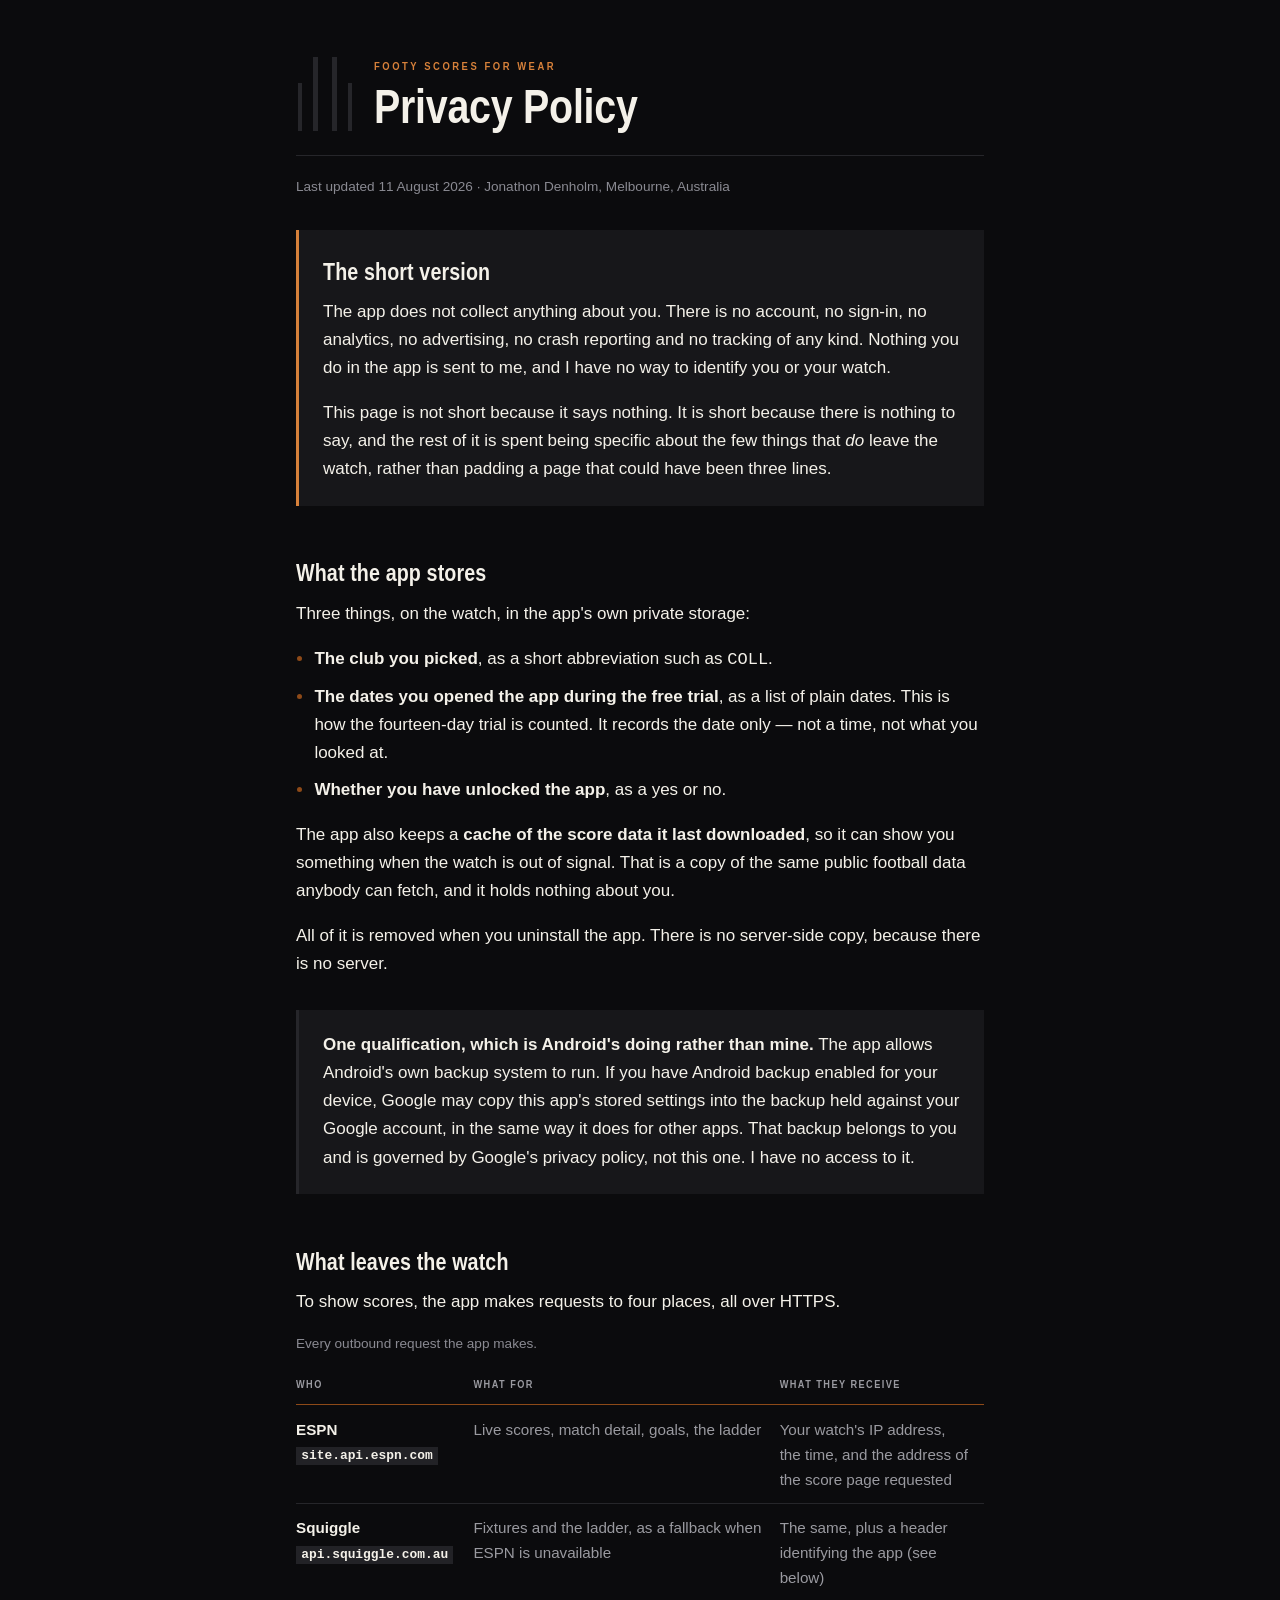
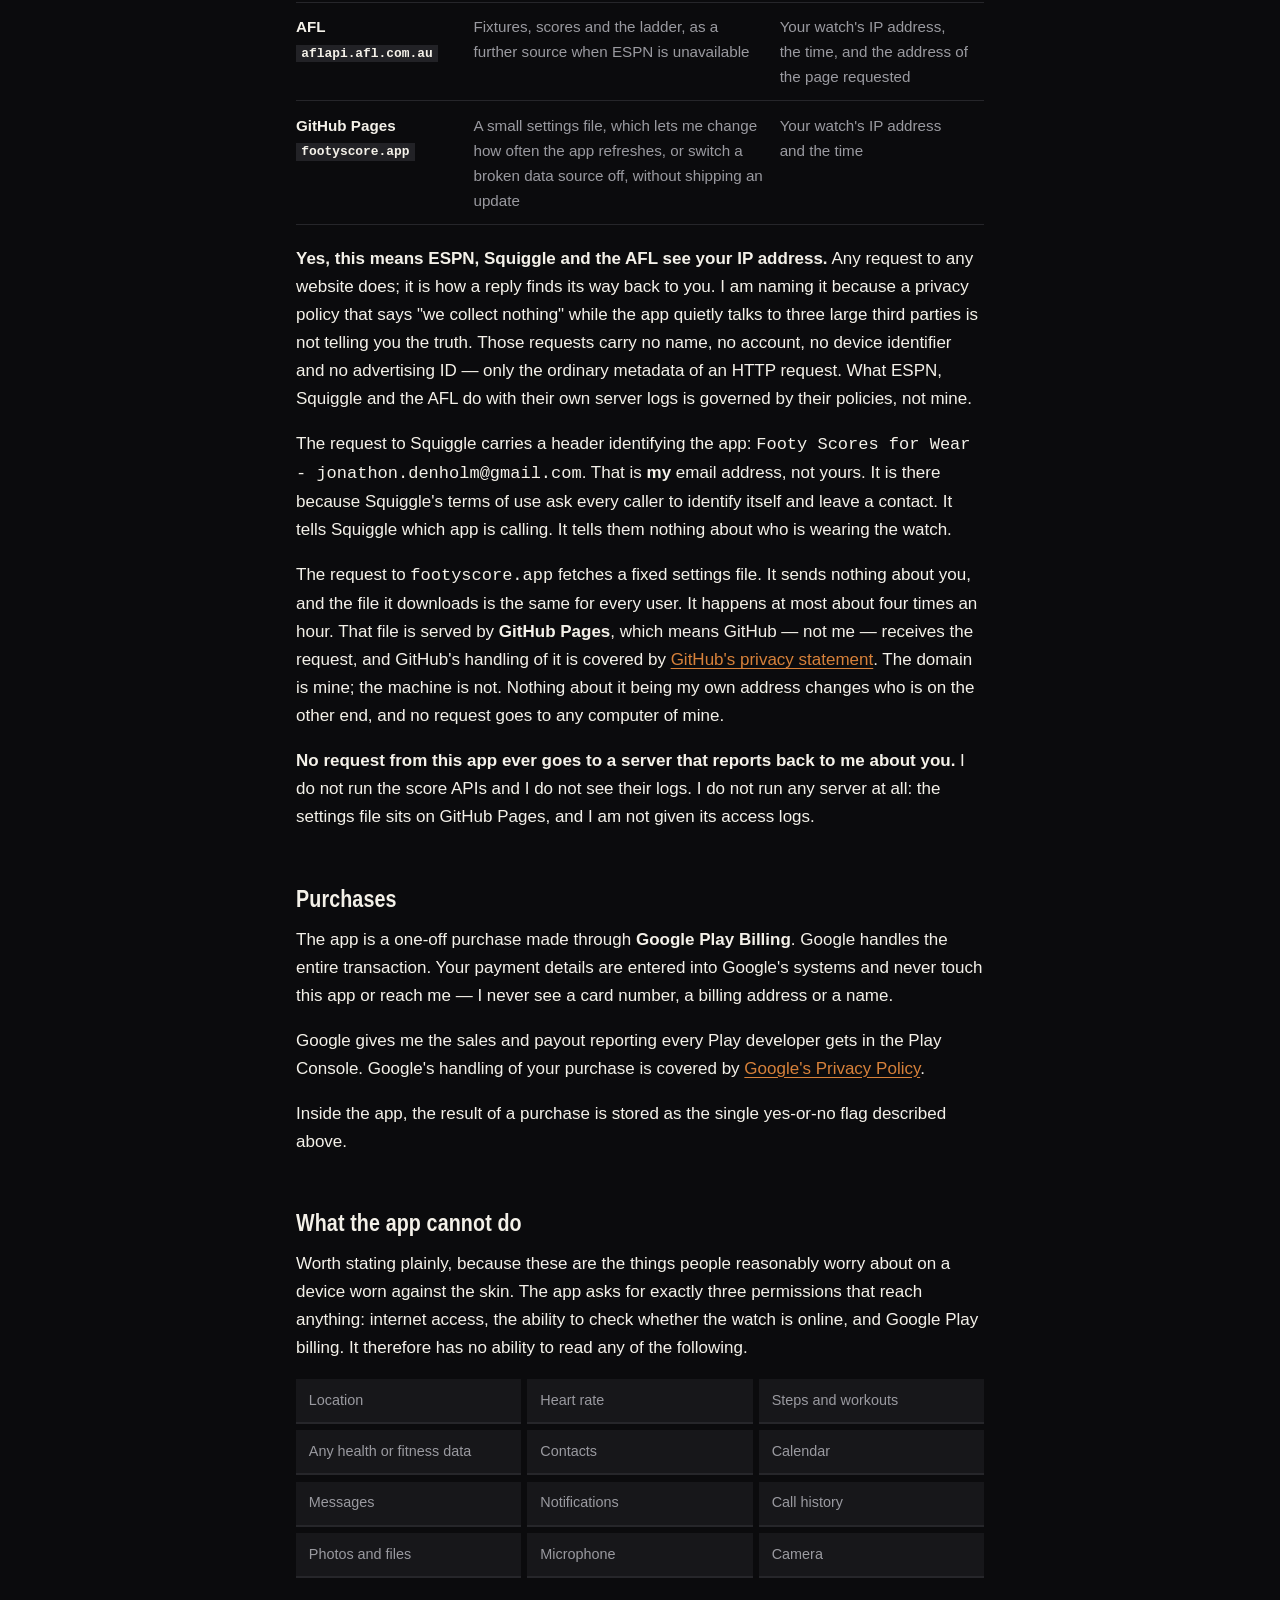
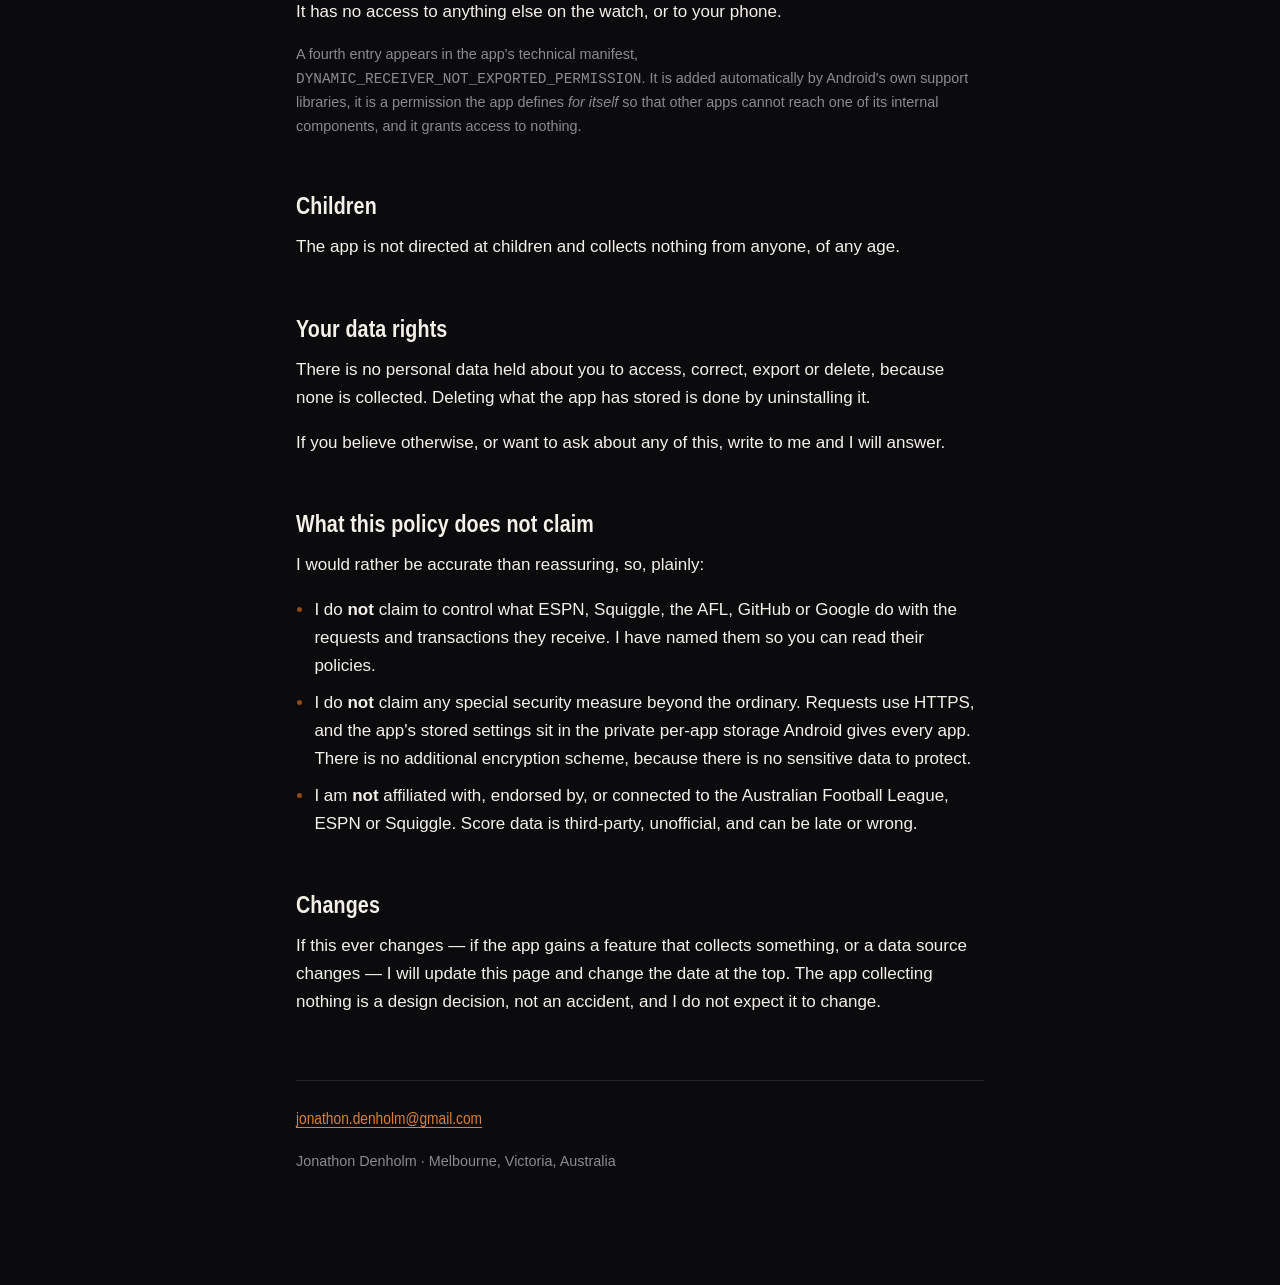
==== privacy.html @ 50676fd8 "footyscore.app: the site, the privacy policy and the runtime config The app's own palette rather tha" ====
<!doctype html>
<html lang="en-AU">
<head>
<meta charset="utf-8">
<meta name="viewport" content="width=device-width, initial-scale=1">
<title>Privacy Policy — Footy Scores for Wear</title>
<meta name="description" content="Privacy policy for Footy Scores for Wear. The app collects nothing. This page is specific about the few things that do leave the watch.">
<meta name="robots" content="noindex, nofollow">
<style>
/* ------------------------------------------------------------------------------
   Palette: docs/store/BRAND.md. A football ground after dark.
   Night is the ground, Chalk is boundary paint, Leather is the ball, Siren is live.
   Leather deep, Slate and Posts ghost fail AA and are NEVER allowed to carry words.
   ------------------------------------------------------------------------------ */
:root {
  --night:        #0B0B0D;
  --coal:         #17171A;
  --coal-light:   #222226;
  --leather:      #D7813A;
  --leather-deep: #8E4A18;
  --chalk:        #F4F1E9;
  --siren:        #FF5A5A;
  --ash:          #9A9AA0;
  --stone:        #8A8A92;
  --posts-ghost:  #26262A;

  /* Bahnschrift if the reader's machine has it, otherwise the nearest condensed
     grotesque already installed. The font file is deliberately NOT shipped as a
     webfont: Microsoft permits rasterising Bahnschrift into images but not
     redistributing the file, and a @font-face src is redistribution. */
  --display: "Bahnschrift SemiBold Condensed", "Bahnschrift", "DIN Condensed",
             "Roboto Condensed", "Liberation Sans Narrow", "DejaVu Sans Condensed",
             "Arial Narrow", system-ui, sans-serif;
  --body:    "Bahnschrift Light", "Bahnschrift", "Roboto", "Liberation Sans",
             "DejaVu Sans", system-ui, sans-serif;
}

*, *::before, *::after { box-sizing: border-box; }

html { -webkit-text-size-adjust: 100%; }

body {
  margin: 0;
  background: var(--night);
  color: var(--chalk);
  font-family: var(--body);
  font-size: 17px;
  line-height: 1.65;
  /* Flat fills only. No gradient, no glow, no mesh. */
}

.wrap {
  max-width: 46rem;
  margin: 0 auto;
  padding: 0 1.5rem 6rem;
}

/* ---- Masthead -------------------------------------------------------------
   Break the grid: the posts sit hard left and the title runs against them,
   rather than a centred stack of mark, title and body. -------------------- */
header.mast {
  display: flex;
  align-items: flex-end;
  gap: 1.25rem;
  padding: 3.5rem 0 1.5rem;
  border-bottom: 1px solid var(--posts-ghost);
}
header.mast svg { flex: none; display: block; }
.mast-text { min-width: 0; }

.kicker {
  font-family: var(--display);
  font-weight: 600;
  text-transform: uppercase;
  letter-spacing: 0.22em;
  font-size: 0.72rem;
  color: var(--leather);
  margin: 0 0 0.35rem;
}
h1 {
  font-family: var(--display);
  font-weight: 600;
  font-size: clamp(2rem, 7vw, 3rem);
  line-height: 1.05;
  letter-spacing: -0.005em;
  margin: 0;
  color: var(--chalk);
}
.updated {
  color: var(--stone);
  font-size: 0.85rem;
  margin: 1.25rem 0 0;
}

h2 {
  font-family: var(--display);
  font-weight: 600;
  font-size: 1.5rem;
  line-height: 1.2;
  letter-spacing: 0.005em;
  color: var(--chalk);
  margin: 3rem 0 0.35rem;
  padding-top: 0.35rem;
}
h2 + p, h2 + ul, h2 + table, h2 + .card { margin-top: 0.75rem; }

h3 {
  font-family: var(--display);
  font-weight: 600;
  text-transform: uppercase;
  letter-spacing: 0.14em;
  font-size: 0.8rem;
  color: var(--ash);
  margin: 2rem 0 0.5rem;
}

p { margin: 0 0 1.05rem; }
strong { color: var(--chalk); font-weight: 600; }
a { color: var(--leather); text-decoration-thickness: 1px; text-underline-offset: 3px; }
a:hover, a:focus-visible { color: var(--chalk); }

ul { margin: 0 0 1.05rem; padding-left: 1.15rem; }
li { margin-bottom: 0.55rem; }
li::marker { color: var(--leather-deep); }

/* ---- The lead card --------------------------------------------------------- */
.card {
  background: var(--coal);
  border-left: 3px solid var(--leather);
  padding: 1.35rem 1.5rem 0.4rem;
  margin: 2rem 0;
}
.card.quiet { border-left-color: var(--posts-ghost); background: var(--coal); }
.card p:last-child { margin-bottom: 1rem; }

/* ---- Table ----------------------------------------------------------------- */
.scroll { overflow-x: auto; margin: 0 0 1.25rem; }
table {
  border-collapse: collapse;
  width: 100%;
  min-width: 32rem;
  font-size: 0.95rem;
}
caption { caption-side: top; text-align: left; color: var(--stone); font-size: 0.85rem; padding-bottom: 0.5rem; }
th, td {
  text-align: left;
  padding: 0.7rem 0.9rem 0.7rem 0;
  border-bottom: 1px solid var(--posts-ghost);
  vertical-align: top;
}
thead th {
  font-family: var(--display);
  font-weight: 600;
  text-transform: uppercase;
  letter-spacing: 0.13em;
  font-size: 0.7rem;
  color: var(--ash);
  border-bottom-color: var(--leather-deep);
}
tbody th { font-weight: 600; color: var(--chalk); white-space: nowrap; padding-right: 1.25rem; }
tbody td { color: var(--ash); }
td code, th code {
  font-family: ui-monospace, "Cascadia Mono", Consolas, monospace;
  font-size: 0.85em;
  color: var(--chalk);
  background: var(--coal-light);
  padding: 0.1em 0.4em;
}

/* ---- Cannot-do list -------------------------------------------------------- */
.cannot {
  list-style: none;
  padding: 0;
  margin: 0 0 1.25rem;
  display: grid;
  grid-template-columns: repeat(auto-fill, minmax(11rem, 1fr));
  gap: 0.4rem;
}
.cannot li {
  margin: 0;
  background: var(--coal);
  color: var(--ash);
  padding: 0.6rem 0.8rem;
  font-size: 0.9rem;
  border-bottom: 2px solid var(--posts-ghost);
}

footer {
  margin-top: 4rem;
  padding-top: 1.5rem;
  border-top: 1px solid var(--posts-ghost);
  color: var(--stone);
  font-size: 0.9rem;
}
footer .email { font-family: var(--display); font-size: 1.05rem; }

@media (max-width: 34rem) {
  body { font-size: 16px; }
  header.mast { gap: 1rem; padding-top: 2.5rem; }
  header.mast svg { width: 44px; height: auto; }
}

/* This page commits to the night palette in both schemes. It is the same product
   as the watch, which is dark whatever the phone is set to. Backgrounds and
   colours are painted explicitly so no host theme shows through. */
</style>
</head>
<body>
<div class="wrap">

  <header class="mast">
    <!-- Four posts: two tall goal posts flanked by two short behind posts, evenly
         spaced. The mark that says Australian rules and nothing else. BRAND.md. -->
    <svg width="58" height="74" viewBox="0 0 58 74" aria-hidden="true" focusable="false">
      <g fill="#26262A">
        <rect x="2"  y="26" width="4" height="48"/>
        <rect x="17" y="0"  width="5" height="74"/>
        <rect x="36" y="0"  width="5" height="74"/>
        <rect x="52" y="26" width="4" height="48"/>
      </g>
    </svg>
    <div class="mast-text">
      <p class="kicker">Footy Scores for Wear</p>
      <h1>Privacy Policy</h1>
    </div>
  </header>

  <p class="updated">Last updated 11 August 2026 &middot; Jonathon Denholm, Melbourne, Australia</p>

  <div class="card">
    <h2 style="margin-top:0">The short version</h2>
    <p>The app does not collect anything about you. There is no account, no sign-in, no
    analytics, no advertising, no crash reporting and no tracking of any kind. Nothing you do
    in the app is sent to me, and I have no way to identify you or your watch.</p>
    <p>This page is not short because it says nothing. It is short because there is nothing to
    say, and the rest of it is spent being specific about the few things that <em>do</em> leave
    the watch, rather than padding a page that could have been three lines.</p>
  </div>

  <h2>What the app stores</h2>
  <p>Three things, on the watch, in the app's own private storage:</p>
  <ul>
    <li><strong>The club you picked</strong>, as a short abbreviation such as <code>COLL</code>.</li>
    <li><strong>The dates you opened the app during the free trial</strong>, as a list of plain
    dates. This is how the fourteen-day trial is counted. It records the date only — not a
    time, not what you looked at.</li>
    <li><strong>Whether you have unlocked the app</strong>, as a yes or no.</li>
  </ul>
  <p>The app also keeps a <strong>cache of the score data it last downloaded</strong>, so it can
  show you something when the watch is out of signal. That is a copy of the same public
  football data anybody can fetch, and it holds nothing about you.</p>
  <p>All of it is removed when you uninstall the app. There is no server-side copy, because
  there is no server.</p>

  <div class="card quiet">
    <p><strong>One qualification, which is Android's doing rather than mine.</strong> The app
    allows Android's own backup system to run. If you have Android backup enabled for your
    device, Google may copy this app's stored settings into the backup held against your Google
    account, in the same way it does for other apps. That backup belongs to you and is governed
    by Google's privacy policy, not this one. I have no access to it.</p>
  </div>

  <h2>What leaves the watch</h2>
  <p>To show scores, the app makes requests to four places, all over HTTPS.</p>

  <div class="scroll">
  <table>
    <caption>Every outbound request the app makes.</caption>
    <thead>
      <tr><th scope="col">Who</th><th scope="col">What for</th><th scope="col">What they receive</th></tr>
    </thead>
    <tbody>
      <tr>
        <th scope="row">ESPN<br><code>site.api.espn.com</code></th>
        <td>Live scores, match detail, goals, the ladder</td>
        <td>Your watch's IP address, the time, and the address of the score page requested</td>
      </tr>
      <tr>
        <th scope="row">Squiggle<br><code>api.squiggle.com.au</code></th>
        <td>Fixtures and the ladder, as a fallback when ESPN is unavailable</td>
        <td>The same, plus a header identifying the app (see below)</td>
      </tr>
      <tr>
        <th scope="row">AFL<br><code>aflapi.afl.com.au</code></th>
        <td>Fixtures, scores and the ladder, as a further source when ESPN is unavailable</td>
        <td>Your watch's IP address, the time, and the address of the page requested</td>
      </tr>
      <tr>
        <th scope="row">GitHub Pages<br><code>footyscore.app</code></th>
        <td>A small settings file, which lets me change how often the app refreshes, or switch a
        broken data source off, without shipping an update</td>
        <td>Your watch's IP address and the time</td>
      </tr>
    </tbody>
  </table>
  </div>

  <p><strong>Yes, this means ESPN, Squiggle and the AFL see your IP address.</strong> Any request
  to any website does; it is how a reply finds its way back to you. I am naming it because a
  privacy policy that says "we collect nothing" while the app quietly talks to three large third
  parties is not telling you the truth. Those requests carry no name, no account, no device
  identifier and no advertising ID — only the ordinary metadata of an HTTP request. What ESPN,
  Squiggle and the AFL do with their own server logs is governed by their policies, not mine.</p>

  <p>The request to Squiggle carries a header identifying the app:
  <code>Footy Scores for Wear - jonathon.denholm@gmail.com</code>. That is <strong>my</strong>
  email address, not yours. It is there because Squiggle's terms of use ask every caller to
  identify itself and leave a contact. It tells Squiggle which app is calling. It tells them
  nothing about who is wearing the watch.</p>

  <p>The request to <code>footyscore.app</code> fetches a fixed settings file. It sends
  nothing about you, and the file it downloads is the same for every user. It happens at most
  about four times an hour. That file is served by <strong>GitHub Pages</strong>, which means
  GitHub — not me — receives the request, and GitHub's handling of it is covered by
  <a href="https://docs.github.com/site-policy/privacy-policies/github-privacy-statement">GitHub's
  privacy statement</a>. The domain is mine; the machine is not. Nothing about it being my own
  address changes who is on the other end, and no request goes to any computer of mine.</p>

  <p><strong>No request from this app ever goes to a server that reports back to me about
  you.</strong> I do not run the score APIs and I do not see their logs. I do not run any server
  at all: the settings file sits on GitHub Pages, and I am not given its access logs.</p>

  <h2>Purchases</h2>
  <p>The app is a one-off purchase made through <strong>Google Play Billing</strong>. Google
  handles the entire transaction. Your payment details are entered into Google's systems and
  never touch this app or reach me — I never see a card number, a billing address or a name.</p>
  <p>Google gives me the sales and payout reporting every Play developer gets in the Play
  Console. Google's handling of your purchase is covered by
  <a href="https://policies.google.com/privacy">Google's Privacy Policy</a>.</p>
  <p>Inside the app, the result of a purchase is stored as the single yes-or-no flag described
  above.</p>

  <h2>What the app cannot do</h2>
  <p>Worth stating plainly, because these are the things people reasonably worry about on a
  device worn against the skin. The app asks for exactly three permissions that reach anything:
  internet access, the ability to check whether the watch is online, and Google Play billing.
  It therefore has no ability to read any of the following.</p>
  <ul class="cannot">
    <li>Location</li>
    <li>Heart rate</li>
    <li>Steps and workouts</li>
    <li>Any health or fitness data</li>
    <li>Contacts</li>
    <li>Calendar</li>
    <li>Messages</li>
    <li>Notifications</li>
    <li>Call history</li>
    <li>Photos and files</li>
    <li>Microphone</li>
    <li>Camera</li>
  </ul>
  <p>It has no access to anything else on the watch, or to your phone.</p>
  <p style="color:var(--stone);font-size:0.9rem">A fourth entry appears in the app's technical
  manifest, <code>DYNAMIC_RECEIVER_NOT_EXPORTED_PERMISSION</code>. It is added automatically by
  Android's own support libraries, it is a permission the app defines <em>for itself</em> so that
  other apps cannot reach one of its internal components, and it grants access to nothing.</p>

  <h2>Children</h2>
  <p>The app is not directed at children and collects nothing from anyone, of any age.</p>

  <h2>Your data rights</h2>
  <p>There is no personal data held about you to access, correct, export or delete, because none
  is collected. Deleting what the app has stored is done by uninstalling it.</p>
  <p>If you believe otherwise, or want to ask about any of this, write to me and I will answer.</p>

  <h2>What this policy does not claim</h2>
  <p>I would rather be accurate than reassuring, so, plainly:</p>
  <ul>
    <li>I do <strong>not</strong> claim to control what ESPN, Squiggle, the AFL, GitHub or Google
    do with the requests and transactions they receive. I have named them so you can read their
    policies.</li>
    <li>I do <strong>not</strong> claim any special security measure beyond the ordinary.
    Requests use HTTPS, and the app's stored settings sit in the private per-app storage Android
    gives every app. There is no additional encryption scheme, because there is no sensitive
    data to protect.</li>
    <li>I am <strong>not</strong> affiliated with, endorsed by, or connected to the Australian
    Football League, ESPN or Squiggle. Score data is third-party, unofficial, and can be late or
    wrong.</li>
  </ul>

  <h2>Changes</h2>
  <p>If this ever changes — if the app gains a feature that collects something, or a data source
  changes — I will update this page and change the date at the top. The app collecting nothing
  is a design decision, not an accident, and I do not expect it to change.</p>

  <footer>
    <p class="email"><a href="mailto:jonathon.denholm@gmail.com">jonathon.denholm@gmail.com</a></p>
    <p>Jonathon Denholm &middot; Melbourne, Victoria, Australia</p>
  </footer>

</div>
</body>
</html>
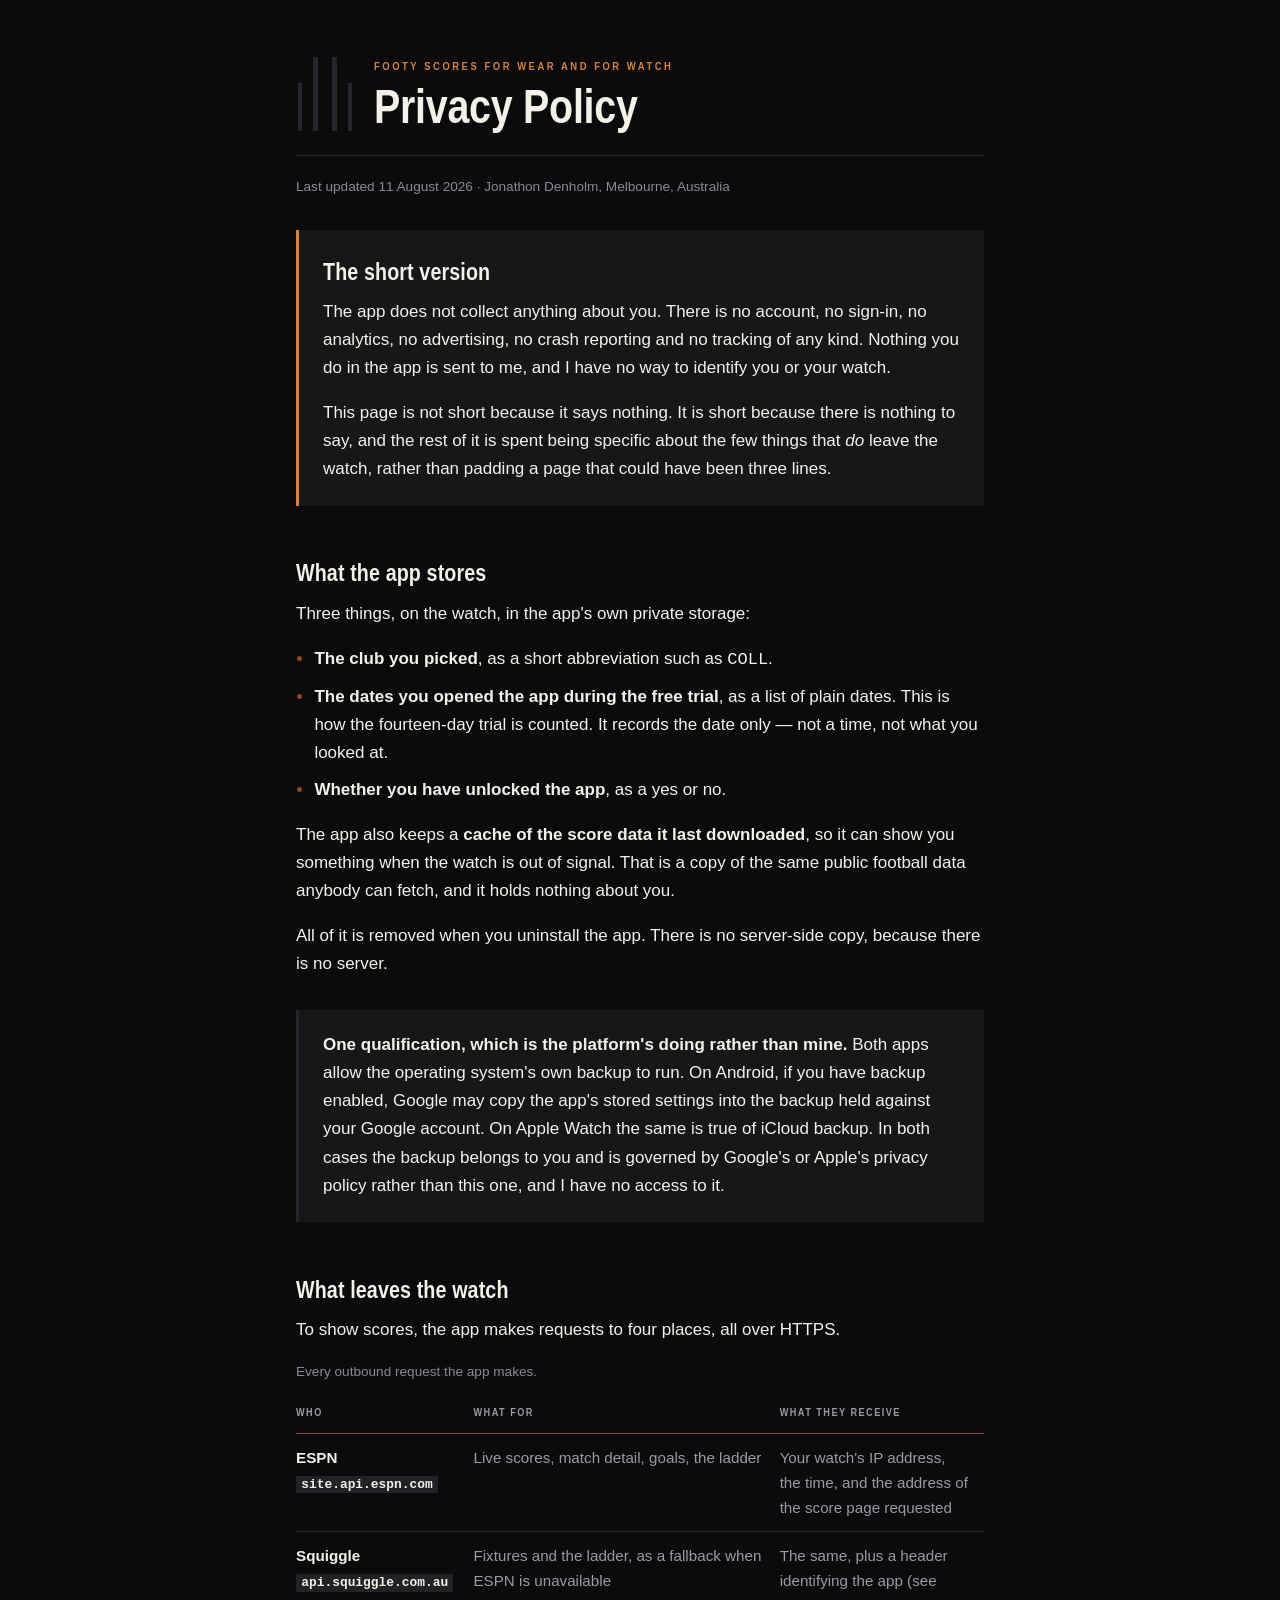
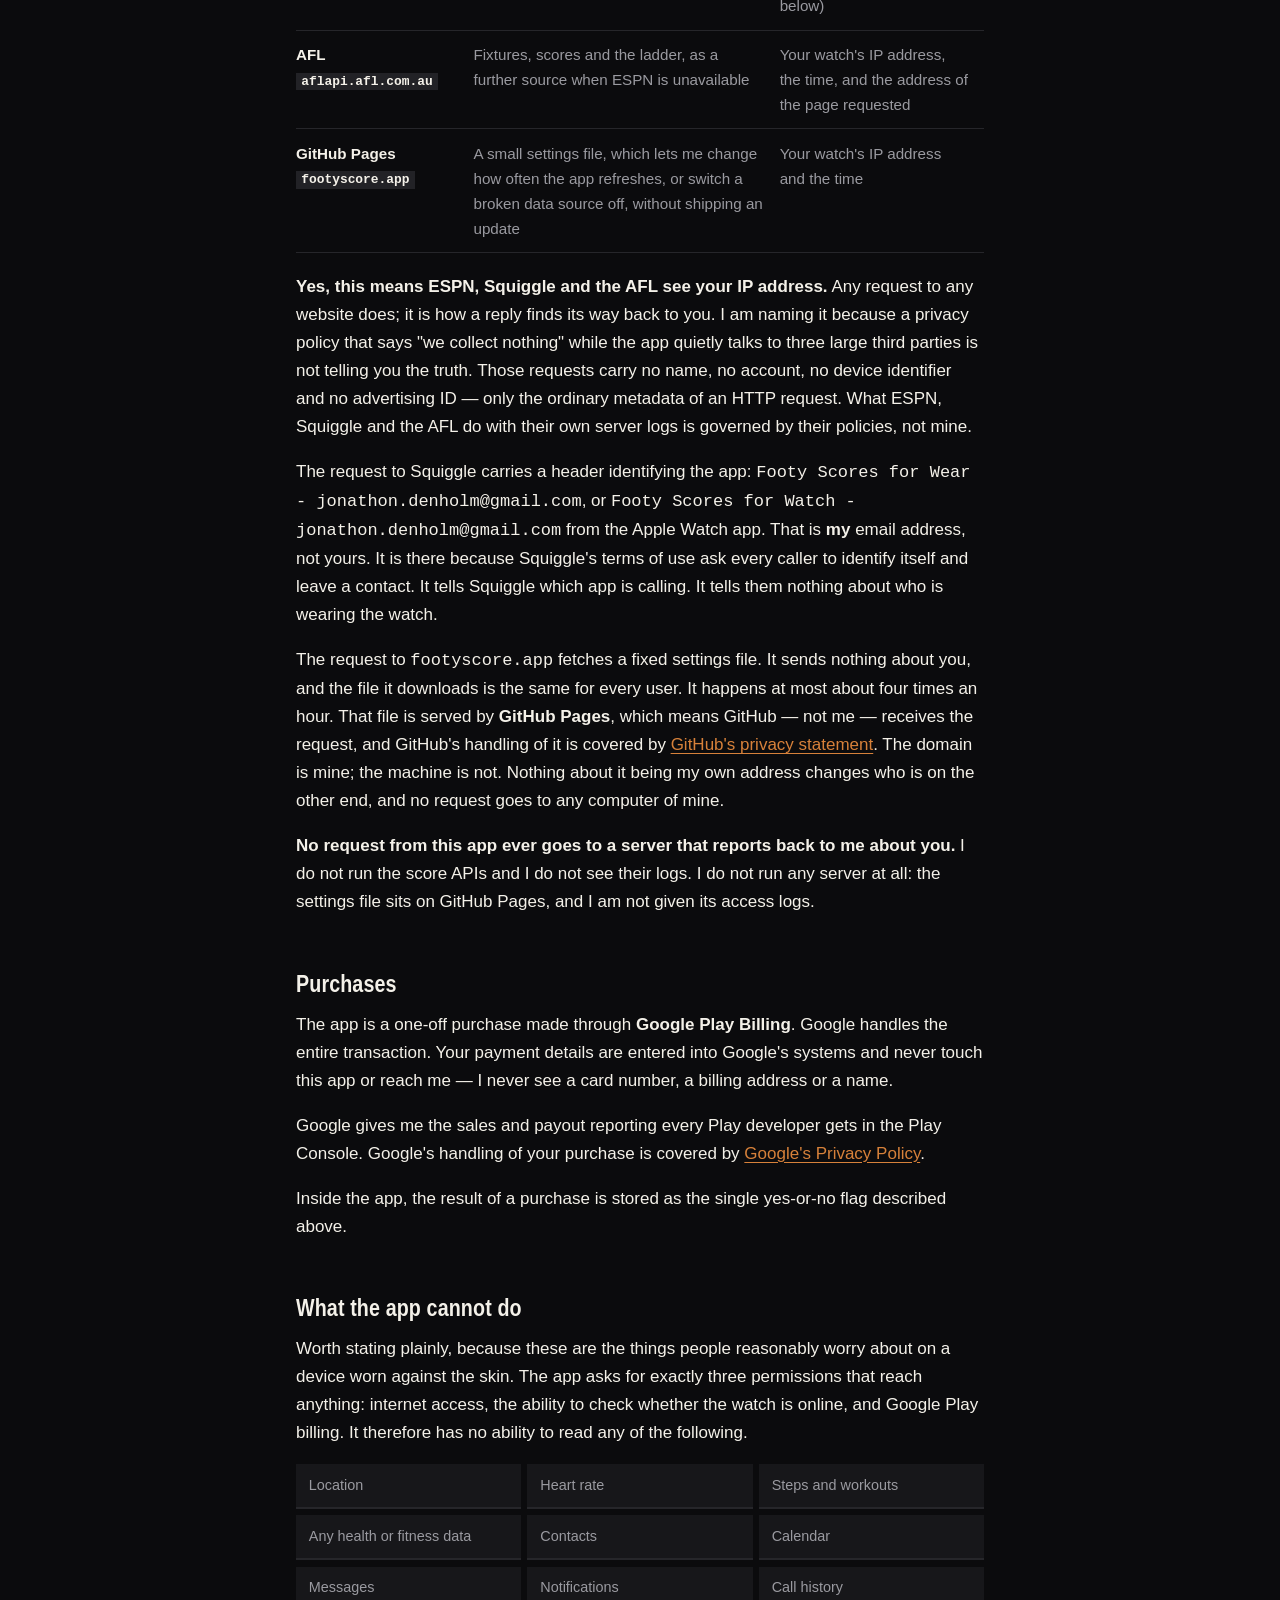
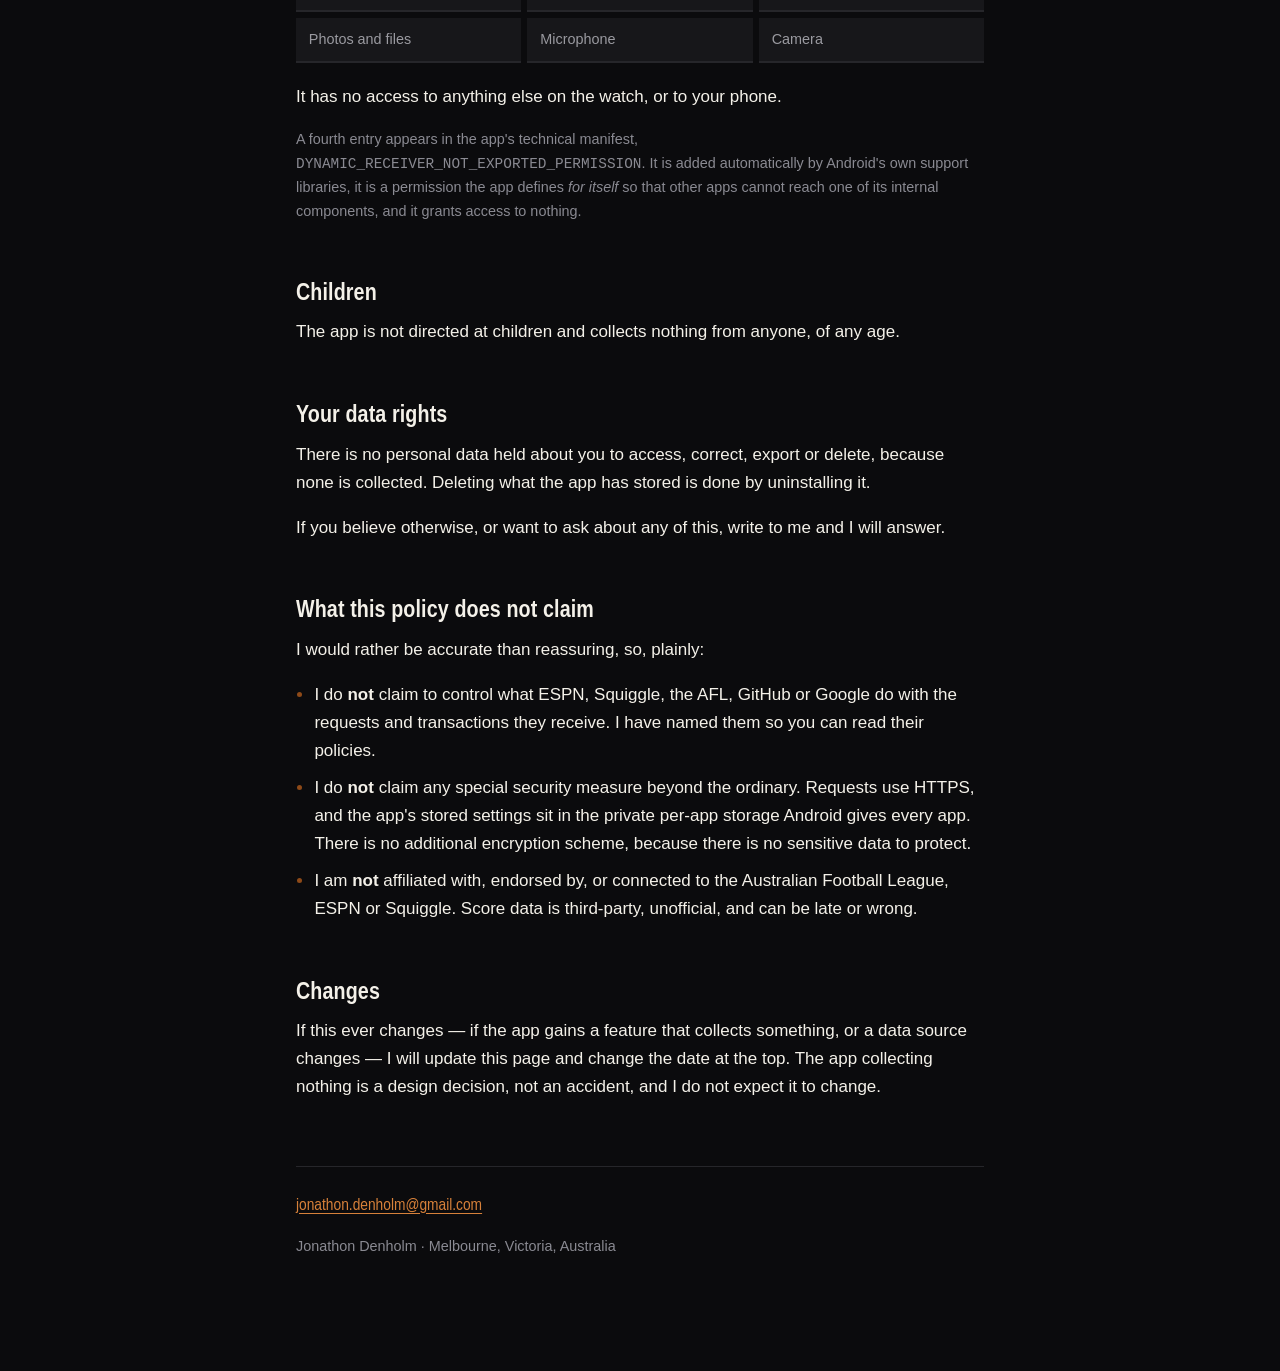
==== commit 173a781c: "The privacy policy covers both apps, not just the Wear one It was titled "Privacy Policy - Footy Sco" ====
--- a/privacy.html
+++ b/privacy.html
@@ -3,8 +3,8 @@
 <head>
 <meta charset="utf-8">
 <meta name="viewport" content="width=device-width, initial-scale=1">
-<title>Privacy Policy — Footy Scores for Wear</title>
-<meta name="description" content="Privacy policy for Footy Scores for Wear. The app collects nothing. This page is specific about the few things that do leave the watch.">
+<title>Privacy Policy — Footy Scores</title>
+<meta name="description" content="Privacy policy for Footy Scores for Wear and Footy Scores for Watch. Neither app collects anything. This page is specific about the few things that do leave the watch.">
 <meta name="robots" content="noindex, nofollow">
 <style>
 /* ------------------------------------------------------------------------------
@@ -220,7 +220,7 @@
       </g>
     </svg>
     <div class="mast-text">
-      <p class="kicker">Footy Scores for Wear</p>
+      <p class="kicker">Footy Scores for Wear and for Watch</p>
       <h1>Privacy Policy</h1>
     </div>
   </header>
@@ -253,11 +253,12 @@
   there is no server.</p>
 
   <div class="card quiet">
-    <p><strong>One qualification, which is Android's doing rather than mine.</strong> The app
-    allows Android's own backup system to run. If you have Android backup enabled for your
-    device, Google may copy this app's stored settings into the backup held against your Google
-    account, in the same way it does for other apps. That backup belongs to you and is governed
-    by Google's privacy policy, not this one. I have no access to it.</p>
+    <p><strong>One qualification, which is the platform's doing rather than mine.</strong>
+    Both apps allow the operating system's own backup to run. On Android, if you have backup
+    enabled, Google may copy the app's stored settings into the backup held against your Google
+    account. On Apple Watch the same is true of iCloud backup. In both cases the backup belongs
+    to you and is governed by Google's or Apple's privacy policy rather than this one, and I have
+    no access to it.</p>
   </div>
 
   <h2>What leaves the watch</h2>
@@ -303,7 +304,9 @@
   Squiggle and the AFL do with their own server logs is governed by their policies, not mine.</p>
 
   <p>The request to Squiggle carries a header identifying the app:
-  <code>Footy Scores for Wear - jonathon.denholm@gmail.com</code>. That is <strong>my</strong>
+  <code>Footy Scores for Wear - jonathon.denholm@gmail.com</code>, or
+  <code>Footy Scores for Watch - jonathon.denholm@gmail.com</code> from the Apple Watch app.
+  That is <strong>my</strong>
   email address, not yours. It is there because Squiggle's terms of use ask every caller to
   identify itself and leave a contact. It tells Squiggle which app is calling. It tells them
   nothing about who is wearing the watch.</p>
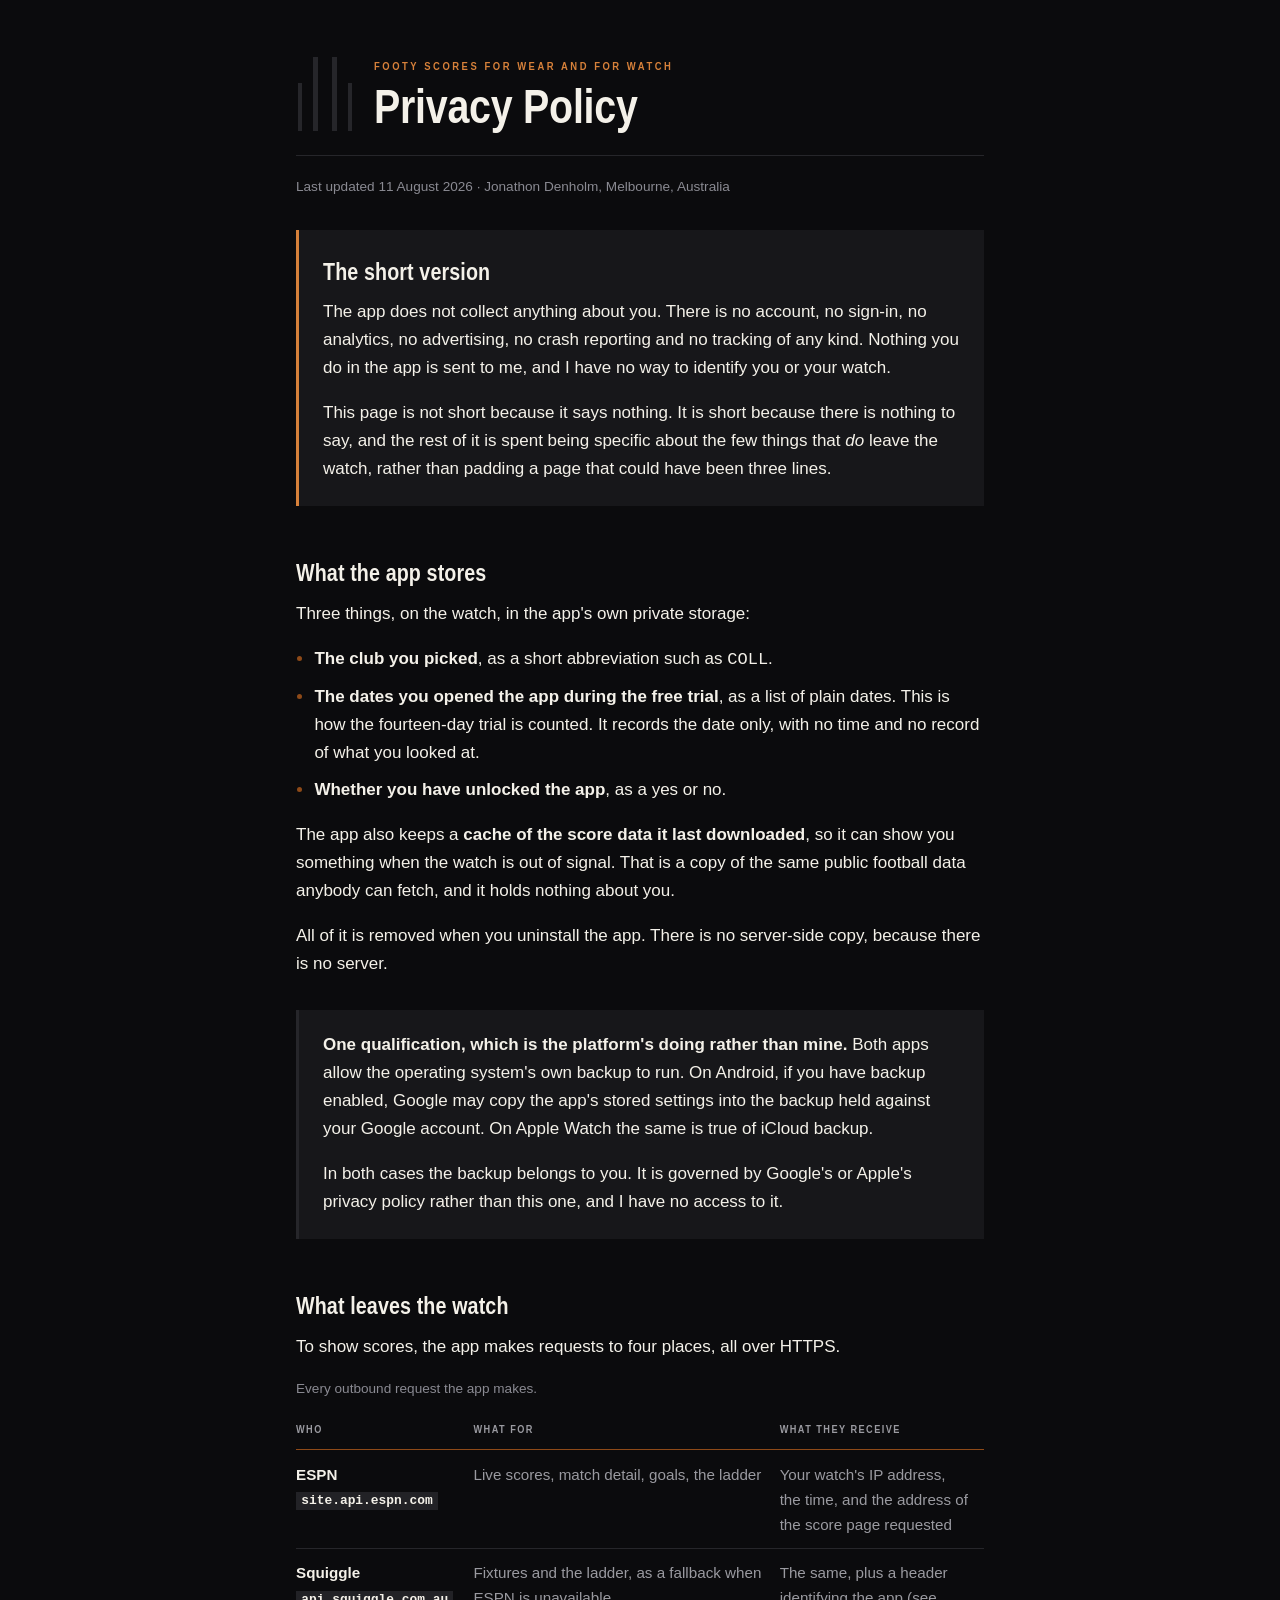
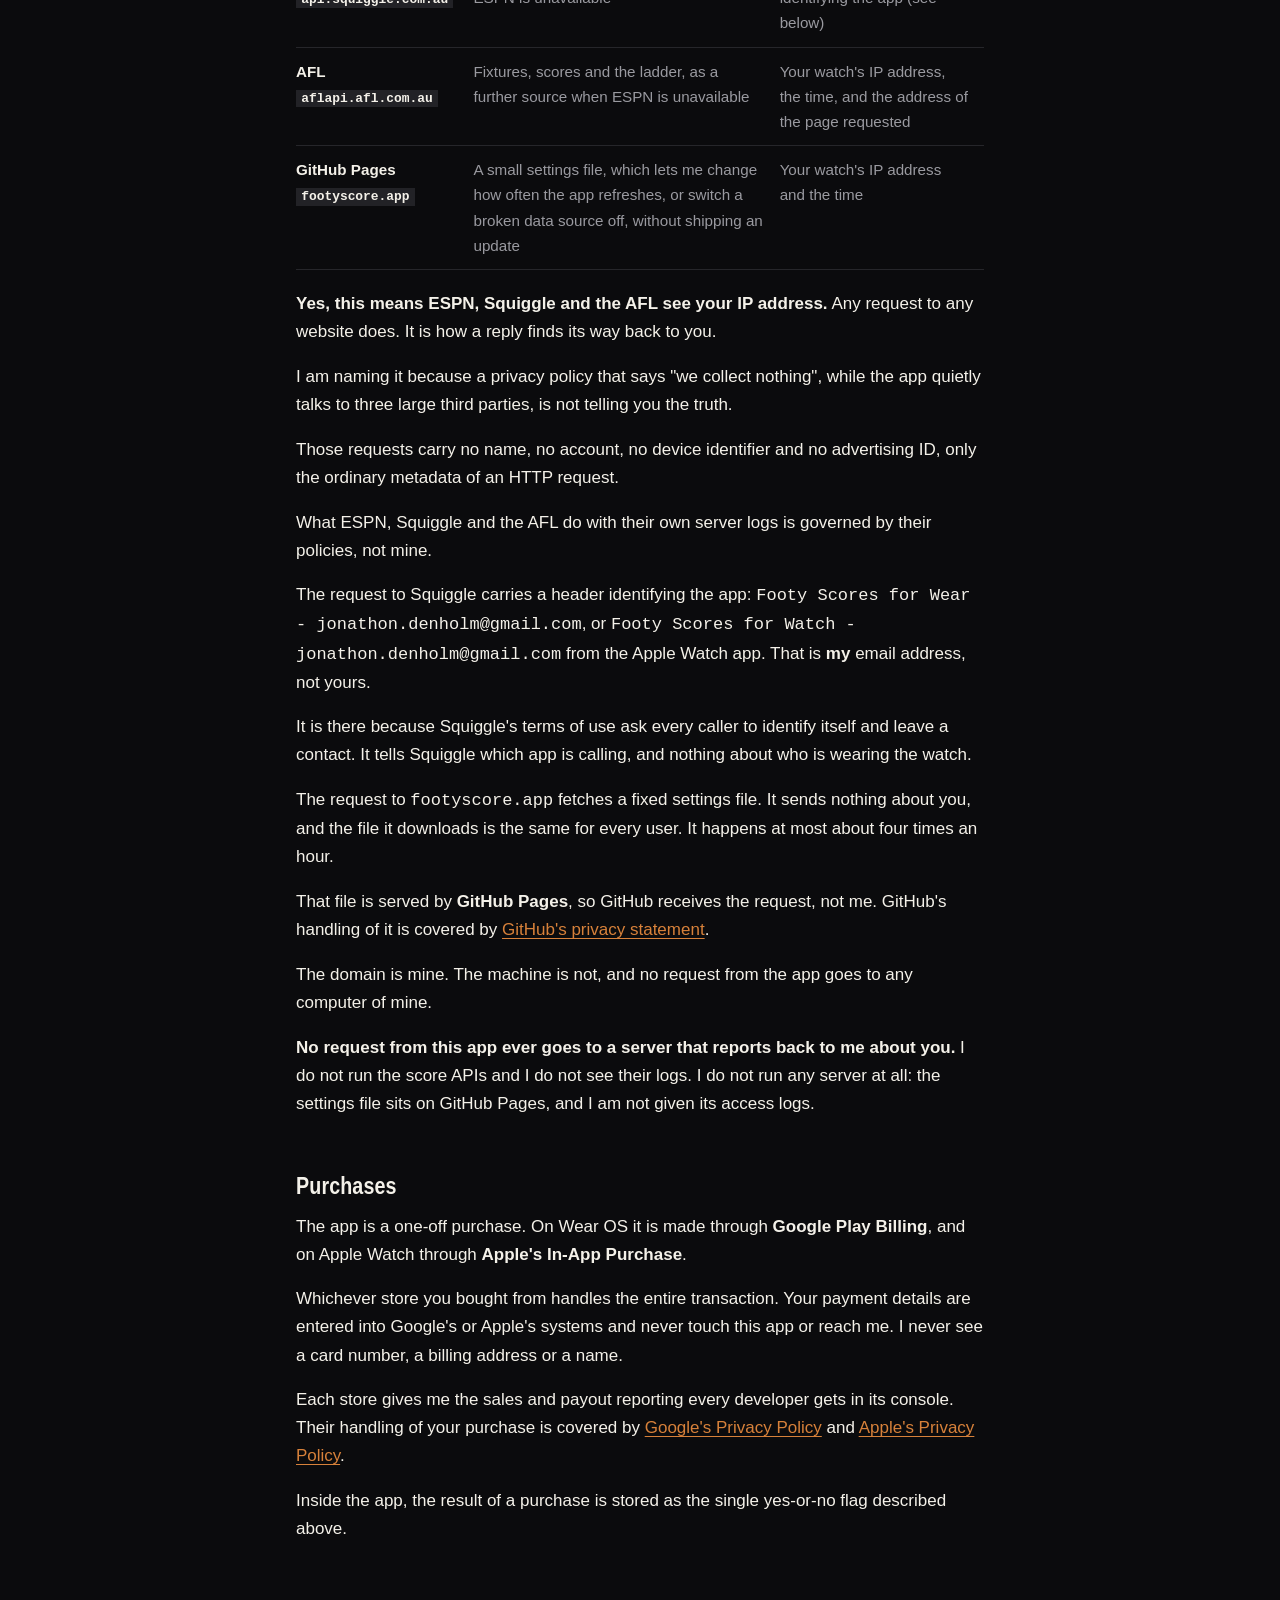
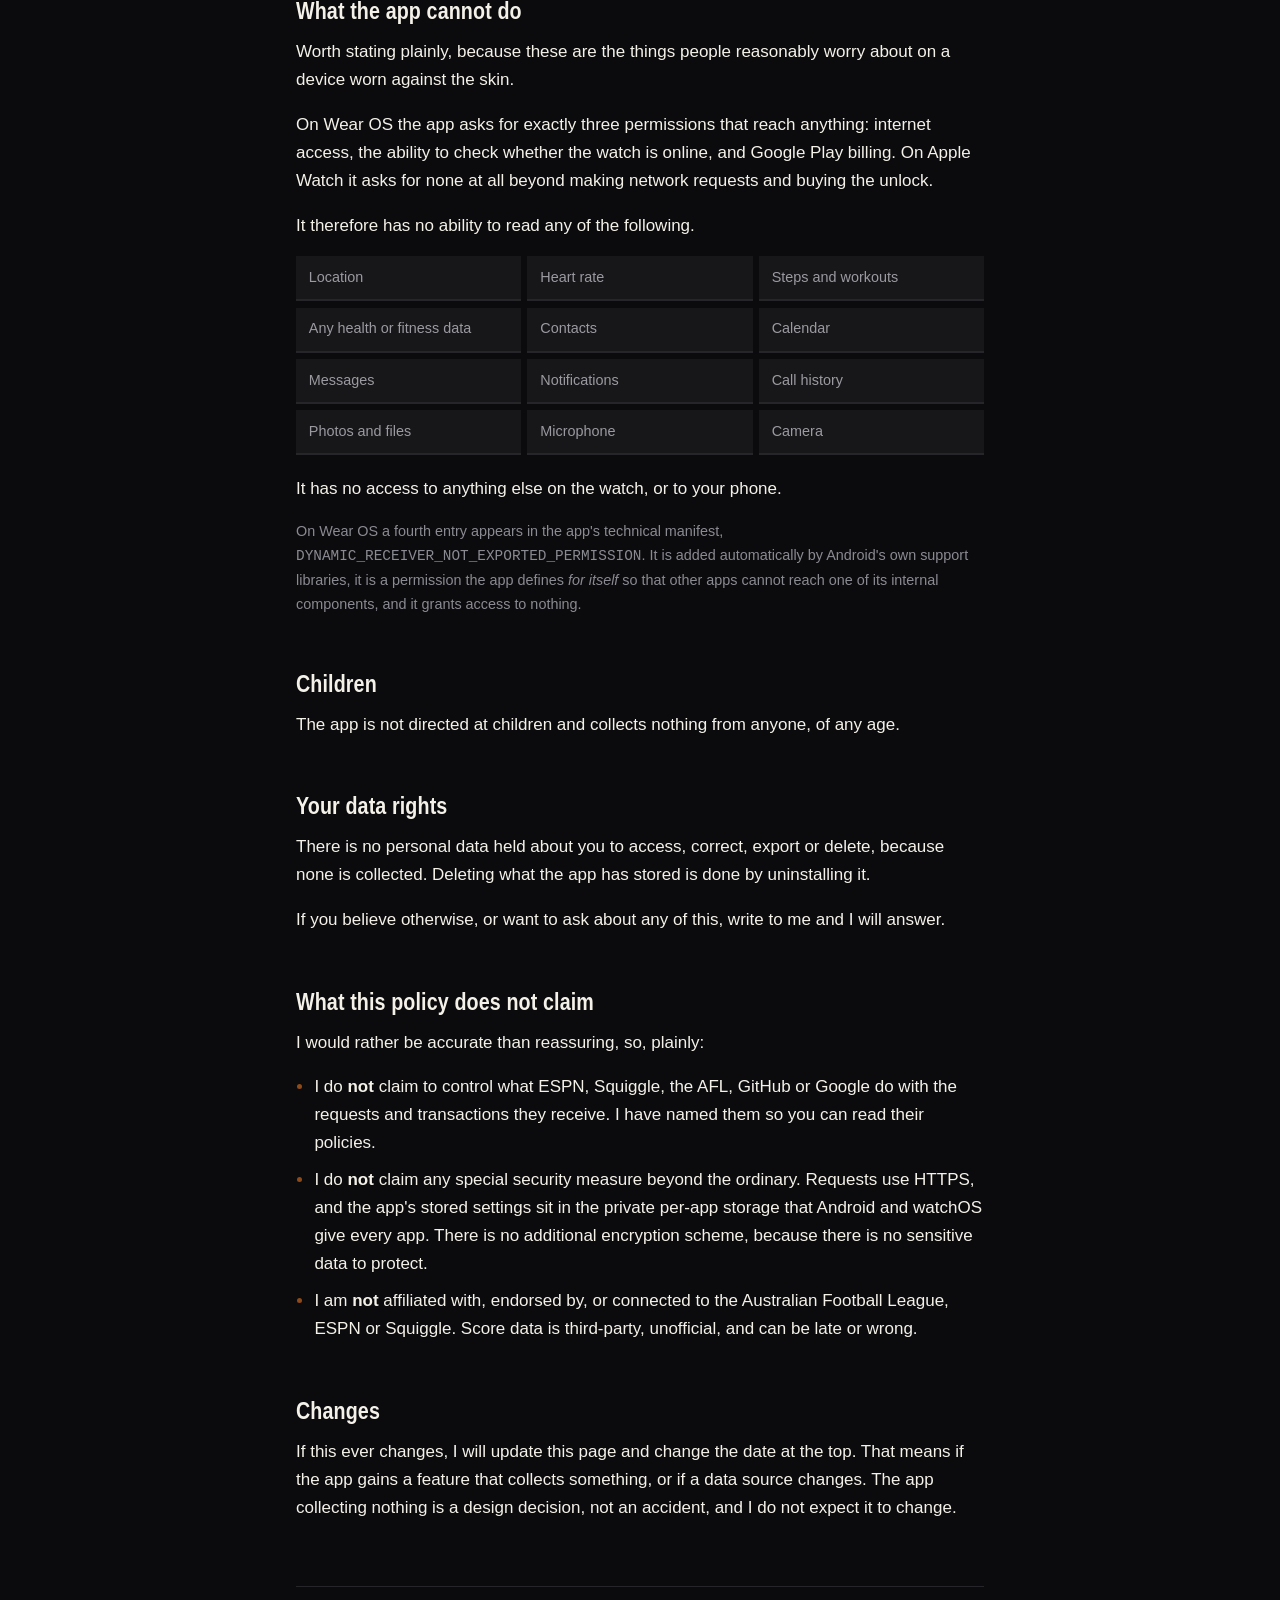
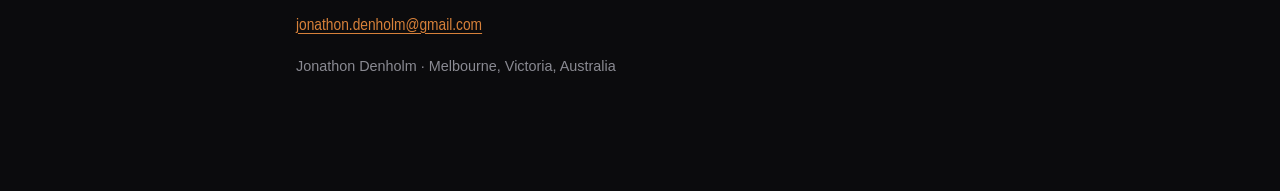
==== commit a234e6cd: "Rewrite the copy in plain language, and add a tester page JD called the previous copy "clearly AI la" ====
--- a/privacy.html
+++ b/privacy.html
@@ -3,7 +3,7 @@
 <head>
 <meta charset="utf-8">
 <meta name="viewport" content="width=device-width, initial-scale=1">
-<title>Privacy Policy — Footy Scores</title>
+<title>Privacy Policy: Footy Scores</title>
 <meta name="description" content="Privacy policy for Footy Scores for Wear and Footy Scores for Watch. Neither app collects anything. This page is specific about the few things that do leave the watch.">
 <meta name="robots" content="noindex, nofollow">
 <style>
@@ -242,8 +242,7 @@
   <ul>
     <li><strong>The club you picked</strong>, as a short abbreviation such as <code>COLL</code>.</li>
     <li><strong>The dates you opened the app during the free trial</strong>, as a list of plain
-    dates. This is how the fourteen-day trial is counted. It records the date only — not a
-    time, not what you looked at.</li>
+    dates. This is how the fourteen-day trial is counted. It records the date only, with no time and no record of what you looked at.</li>
     <li><strong>Whether you have unlocked the app</strong>, as a yes or no.</li>
   </ul>
   <p>The app also keeps a <strong>cache of the score data it last downloaded</strong>, so it can
@@ -256,9 +255,9 @@
     <p><strong>One qualification, which is the platform's doing rather than mine.</strong>
     Both apps allow the operating system's own backup to run. On Android, if you have backup
     enabled, Google may copy the app's stored settings into the backup held against your Google
-    account. On Apple Watch the same is true of iCloud backup. In both cases the backup belongs
-    to you and is governed by Google's or Apple's privacy policy rather than this one, and I have
-    no access to it.</p>
+    account. On Apple Watch the same is true of iCloud backup.</p>
+    <p>In both cases the backup belongs to you. It is governed by Google's or Apple's privacy
+    policy rather than this one, and I have no access to it.</p>
   </div>
 
   <h2>What leaves the watch</h2>
@@ -297,47 +296,55 @@
   </div>
 
   <p><strong>Yes, this means ESPN, Squiggle and the AFL see your IP address.</strong> Any request
-  to any website does; it is how a reply finds its way back to you. I am naming it because a
-  privacy policy that says "we collect nothing" while the app quietly talks to three large third
-  parties is not telling you the truth. Those requests carry no name, no account, no device
-  identifier and no advertising ID — only the ordinary metadata of an HTTP request. What ESPN,
-  Squiggle and the AFL do with their own server logs is governed by their policies, not mine.</p>
+  to any website does. It is how a reply finds its way back to you.</p>
+  <p>I am naming it because a privacy policy that says "we collect nothing", while the app
+  quietly talks to three large third parties, is not telling you the truth.</p>
+  <p>Those requests carry no name, no account, no device identifier and no advertising ID, only
+  the ordinary metadata of an HTTP request.</p>
+  <p>What ESPN, Squiggle and the AFL do with their own server logs is governed by their
+  policies, not mine.</p>
 
   <p>The request to Squiggle carries a header identifying the app:
   <code>Footy Scores for Wear - jonathon.denholm@gmail.com</code>, or
   <code>Footy Scores for Watch - jonathon.denholm@gmail.com</code> from the Apple Watch app.
-  That is <strong>my</strong>
-  email address, not yours. It is there because Squiggle's terms of use ask every caller to
-  identify itself and leave a contact. It tells Squiggle which app is calling. It tells them
-  nothing about who is wearing the watch.</p>
+  That is <strong>my</strong> email address, not yours.</p>
+  <p>It is there because Squiggle's terms of use ask every caller to identify itself and leave a
+  contact. It tells Squiggle which app is calling, and nothing about who is wearing the watch.</p>
 
   <p>The request to <code>footyscore.app</code> fetches a fixed settings file. It sends
   nothing about you, and the file it downloads is the same for every user. It happens at most
-  about four times an hour. That file is served by <strong>GitHub Pages</strong>, which means
-  GitHub — not me — receives the request, and GitHub's handling of it is covered by
+  about four times an hour.</p>
+  <p>That file is served by <strong>GitHub Pages</strong>, so GitHub receives the request, not
+  me. GitHub's handling of it is covered by
   <a href="https://docs.github.com/site-policy/privacy-policies/github-privacy-statement">GitHub's
-  privacy statement</a>. The domain is mine; the machine is not. Nothing about it being my own
-  address changes who is on the other end, and no request goes to any computer of mine.</p>
+  privacy statement</a>.</p>
+  <p>The domain is mine. The machine is not, and no request from the app goes to any computer of
+  mine.</p>
 
   <p><strong>No request from this app ever goes to a server that reports back to me about
   you.</strong> I do not run the score APIs and I do not see their logs. I do not run any server
   at all: the settings file sits on GitHub Pages, and I am not given its access logs.</p>
 
   <h2>Purchases</h2>
-  <p>The app is a one-off purchase made through <strong>Google Play Billing</strong>. Google
-  handles the entire transaction. Your payment details are entered into Google's systems and
-  never touch this app or reach me — I never see a card number, a billing address or a name.</p>
-  <p>Google gives me the sales and payout reporting every Play developer gets in the Play
-  Console. Google's handling of your purchase is covered by
-  <a href="https://policies.google.com/privacy">Google's Privacy Policy</a>.</p>
+  <p>The app is a one-off purchase. On Wear OS it is made through <strong>Google Play
+  Billing</strong>, and on Apple Watch through <strong>Apple's In-App Purchase</strong>.</p>
+  <p>Whichever store you bought from handles the entire transaction. Your payment details are
+  entered into Google's or Apple's systems and never touch this app or reach me. I never see a
+  card number, a billing address or a name.</p>
+  <p>Each store gives me the sales and payout reporting every developer gets in its console.
+  Their handling of your purchase is covered by
+  <a href="https://policies.google.com/privacy">Google's Privacy Policy</a> and
+  <a href="https://www.apple.com/legal/privacy/">Apple's Privacy Policy</a>.</p>
   <p>Inside the app, the result of a purchase is stored as the single yes-or-no flag described
   above.</p>
 
   <h2>What the app cannot do</h2>
   <p>Worth stating plainly, because these are the things people reasonably worry about on a
-  device worn against the skin. The app asks for exactly three permissions that reach anything:
-  internet access, the ability to check whether the watch is online, and Google Play billing.
-  It therefore has no ability to read any of the following.</p>
+  device worn against the skin.</p>
+  <p>On Wear OS the app asks for exactly three permissions that reach anything: internet access,
+  the ability to check whether the watch is online, and Google Play billing. On Apple Watch it
+  asks for none at all beyond making network requests and buying the unlock.</p>
+  <p>It therefore has no ability to read any of the following.</p>
   <ul class="cannot">
     <li>Location</li>
     <li>Heart rate</li>
@@ -353,7 +360,7 @@
     <li>Camera</li>
   </ul>
   <p>It has no access to anything else on the watch, or to your phone.</p>
-  <p style="color:var(--stone);font-size:0.9rem">A fourth entry appears in the app's technical
+  <p style="color:var(--stone);font-size:0.9rem">On Wear OS a fourth entry appears in the app's technical
   manifest, <code>DYNAMIC_RECEIVER_NOT_EXPORTED_PERMISSION</code>. It is added automatically by
   Android's own support libraries, it is a permission the app defines <em>for itself</em> so that
   other apps cannot reach one of its internal components, and it grants access to nothing.</p>
@@ -373,8 +380,8 @@
     do with the requests and transactions they receive. I have named them so you can read their
     policies.</li>
     <li>I do <strong>not</strong> claim any special security measure beyond the ordinary.
-    Requests use HTTPS, and the app's stored settings sit in the private per-app storage Android
-    gives every app. There is no additional encryption scheme, because there is no sensitive
+    Requests use HTTPS, and the app's stored settings sit in the private per-app storage that
+    Android and watchOS give every app. There is no additional encryption scheme, because there is no sensitive
     data to protect.</li>
     <li>I am <strong>not</strong> affiliated with, endorsed by, or connected to the Australian
     Football League, ESPN or Squiggle. Score data is third-party, unofficial, and can be late or
@@ -382,8 +389,7 @@
   </ul>
 
   <h2>Changes</h2>
-  <p>If this ever changes — if the app gains a feature that collects something, or a data source
-  changes — I will update this page and change the date at the top. The app collecting nothing
+  <p>If this ever changes, I will update this page and change the date at the top. That means if the app gains a feature that collects something, or if a data source changes. The app collecting nothing
   is a design decision, not an accident, and I do not expect it to change.</p>
 
   <footer>
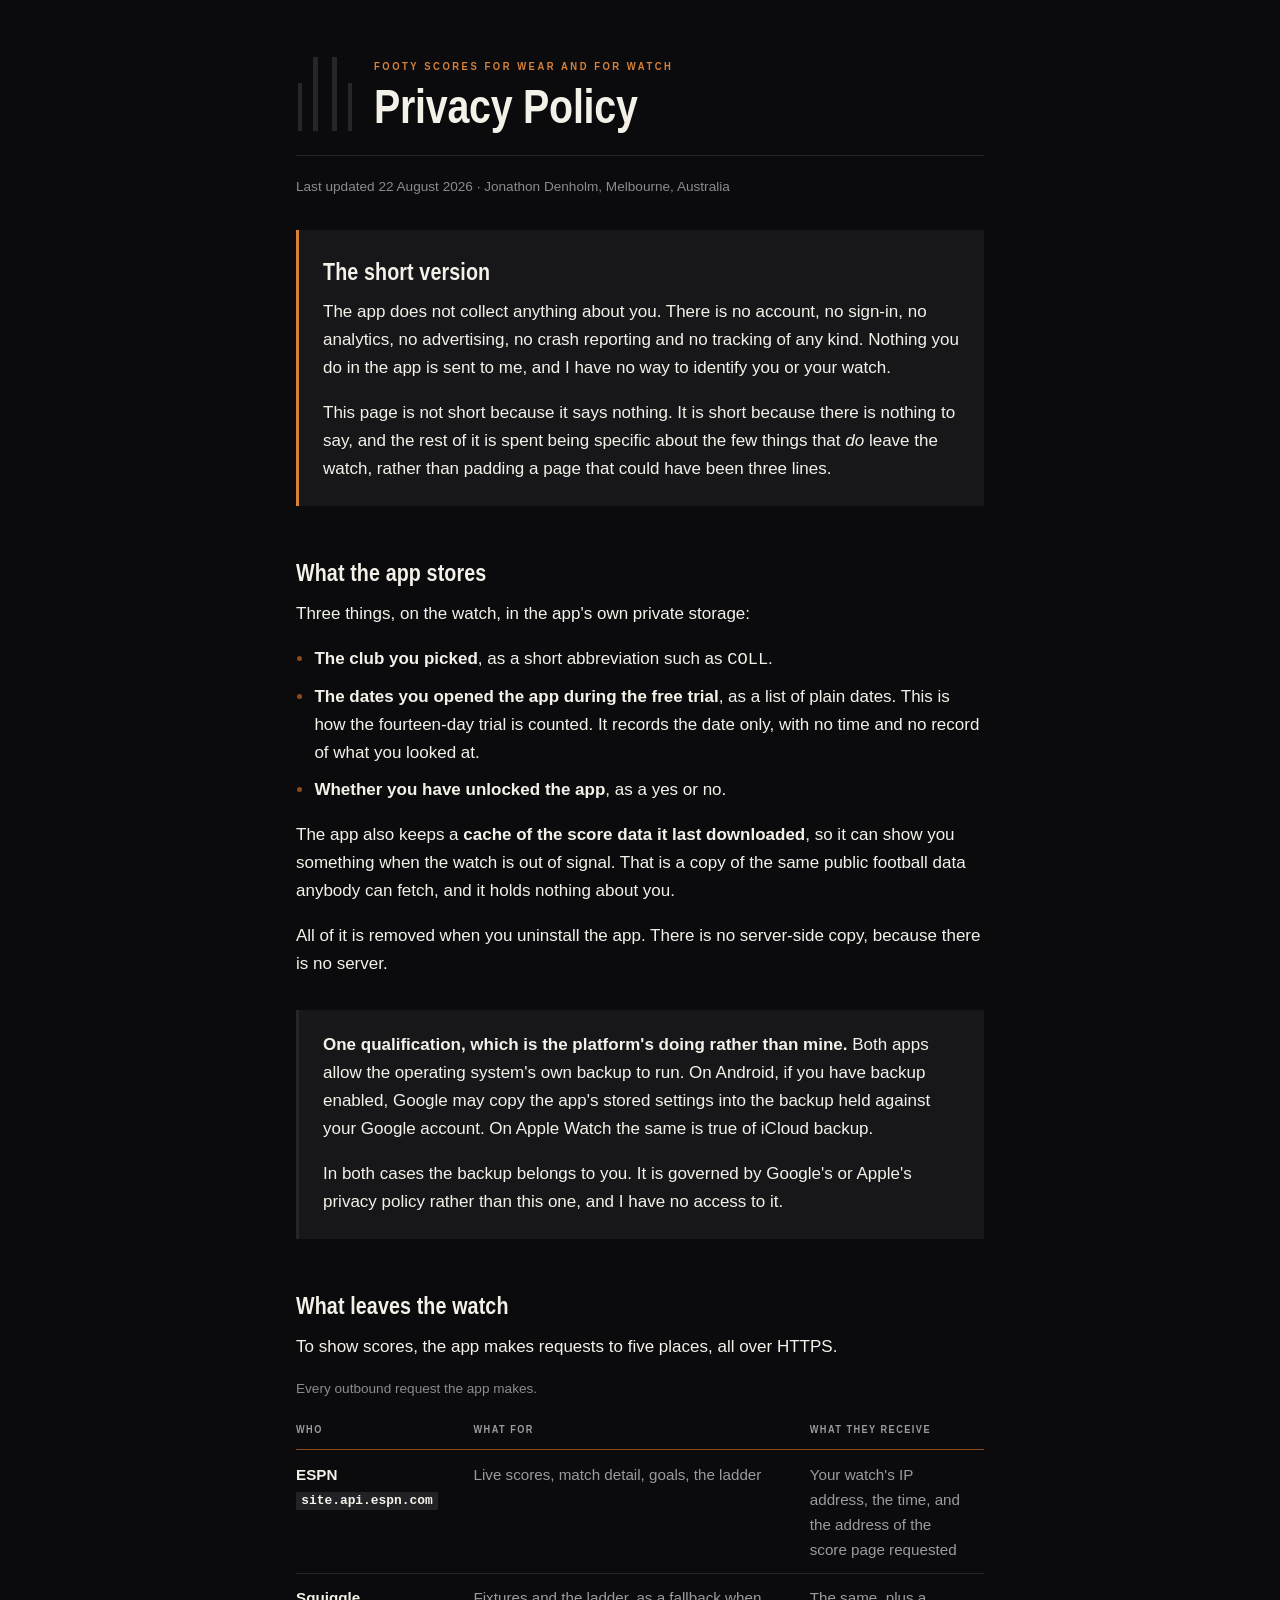
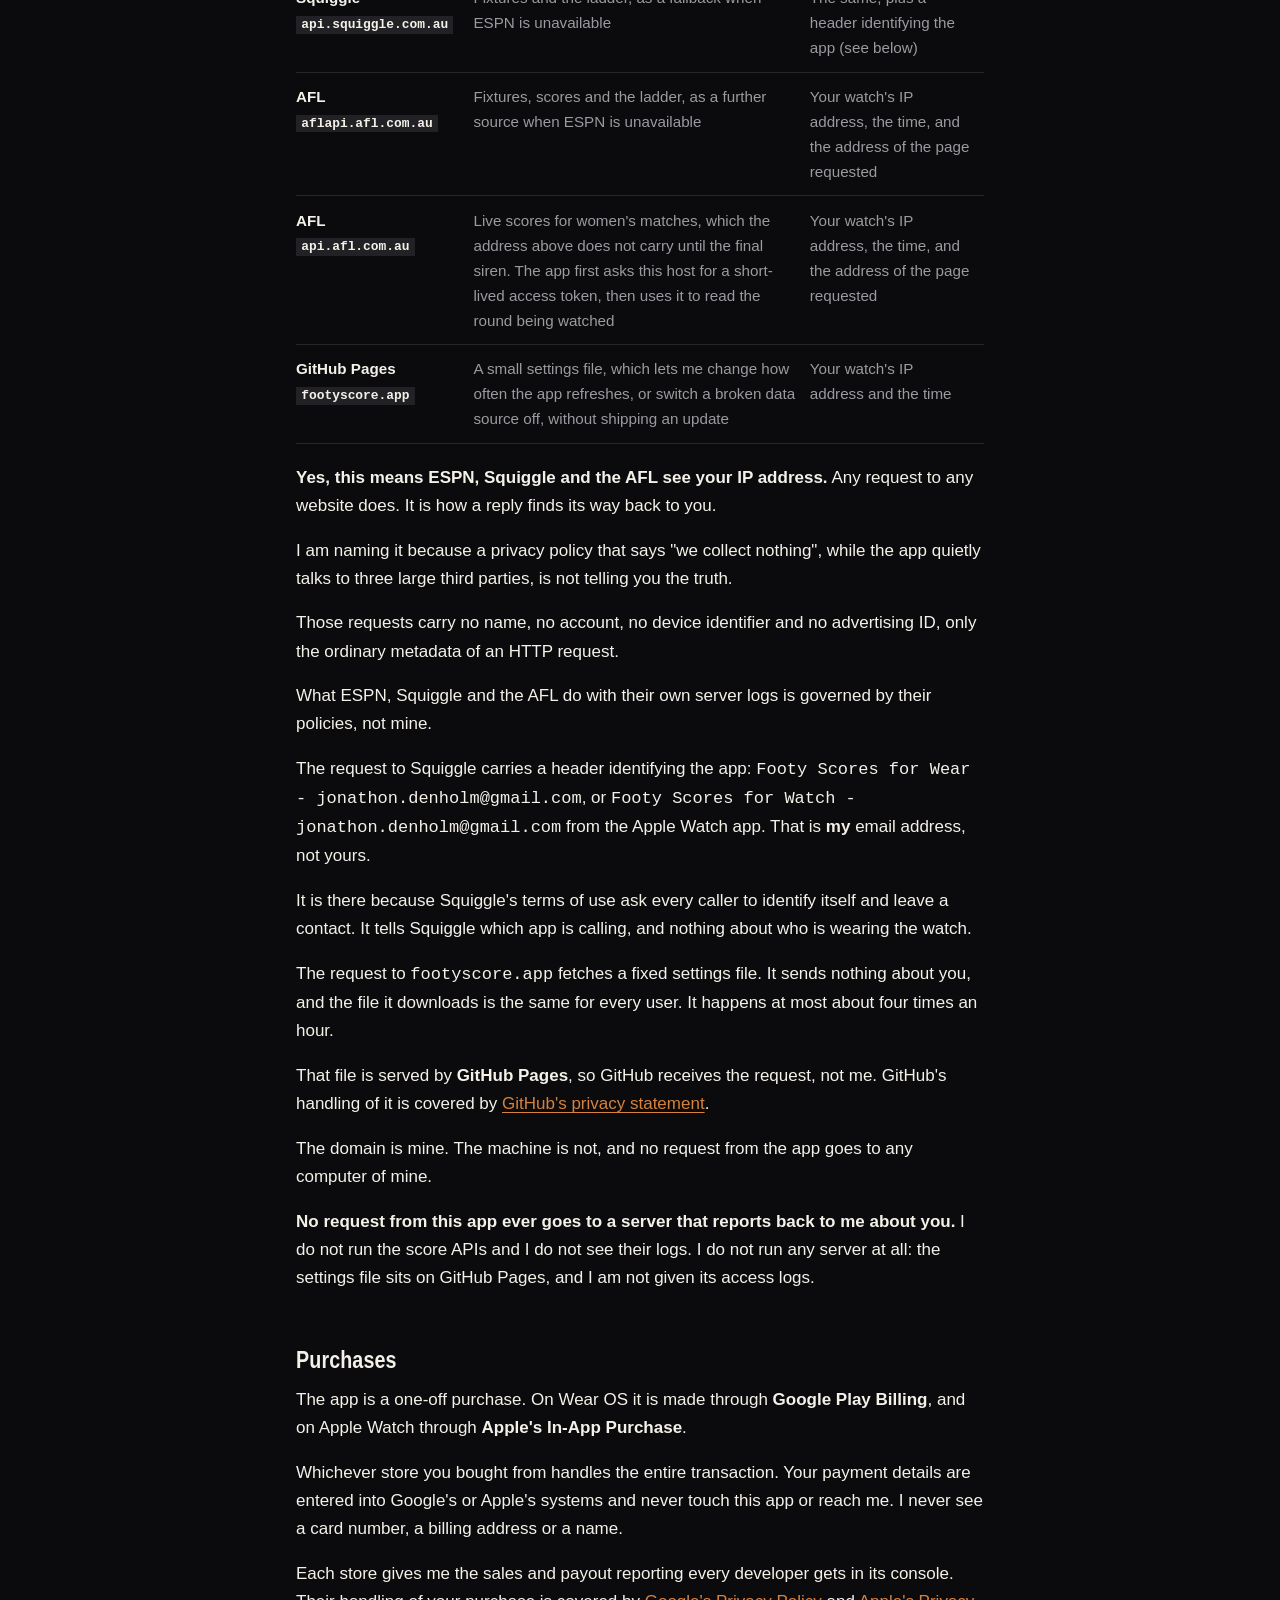
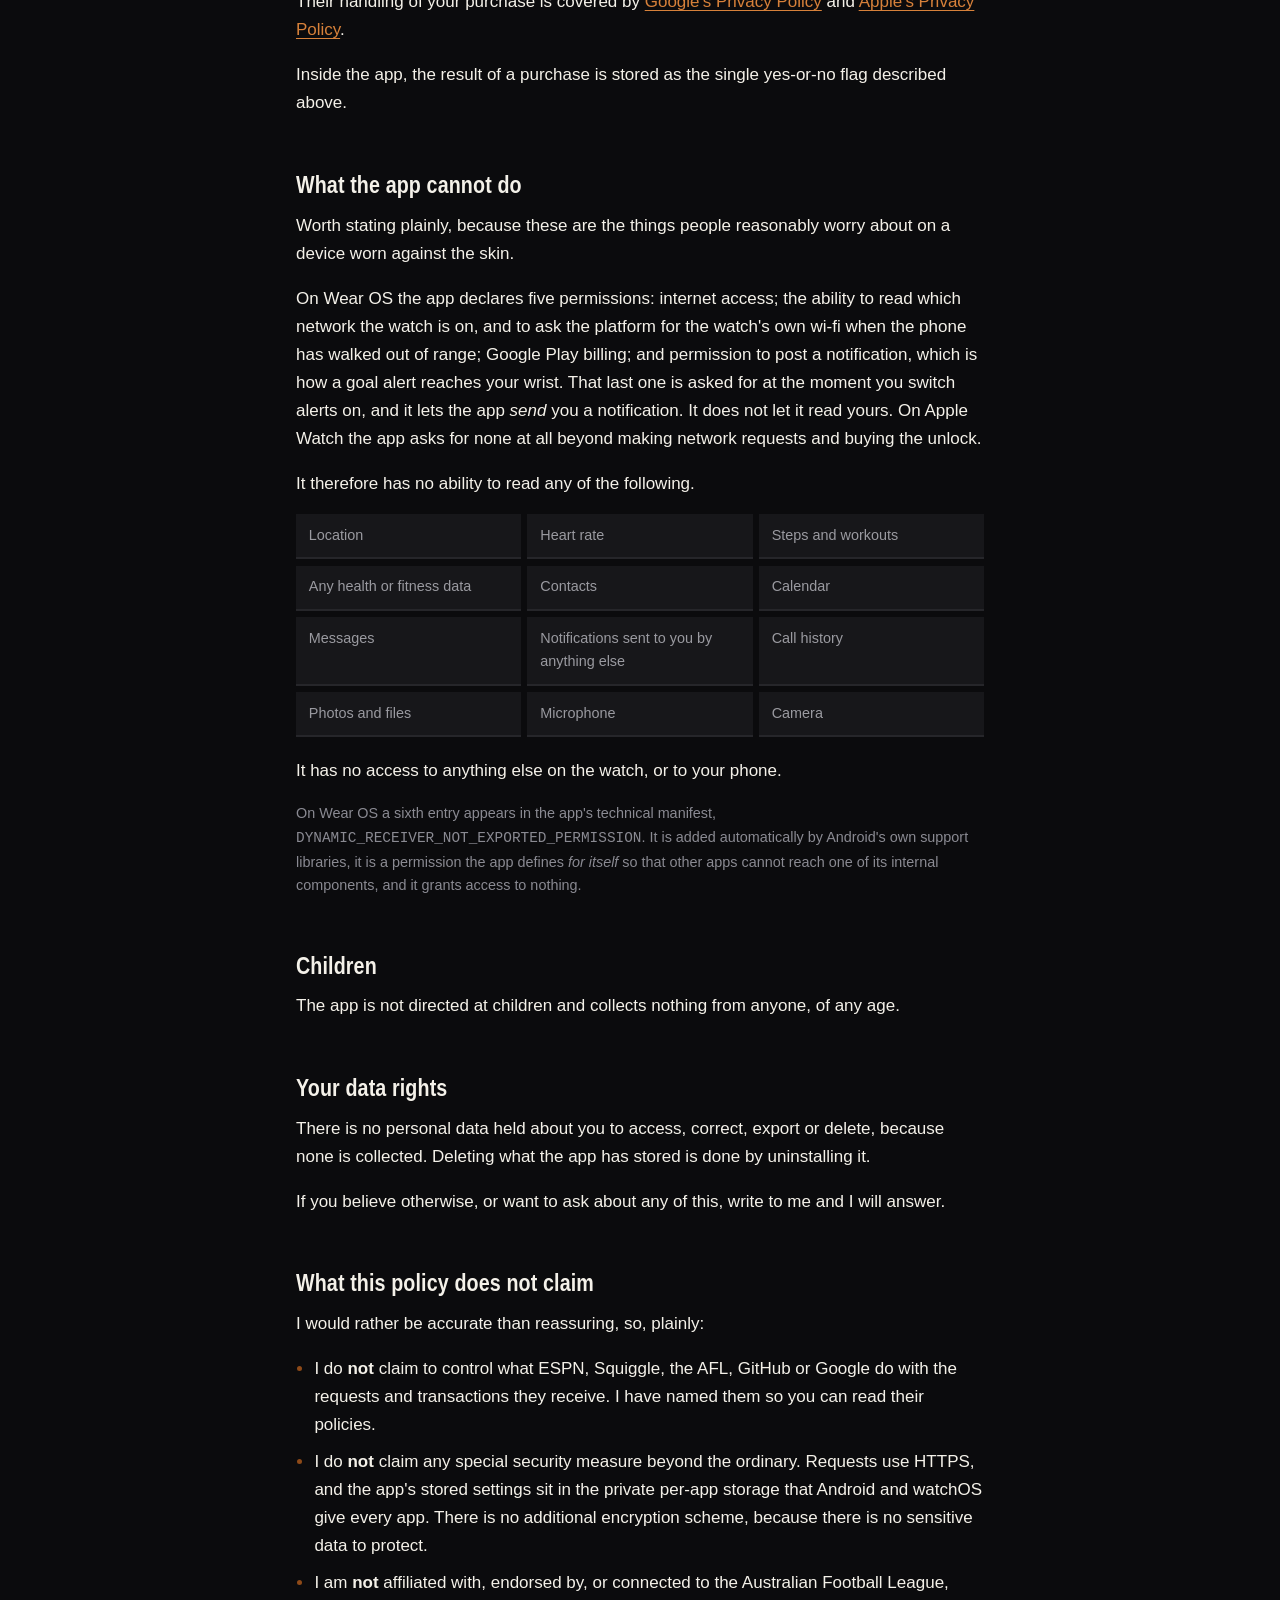
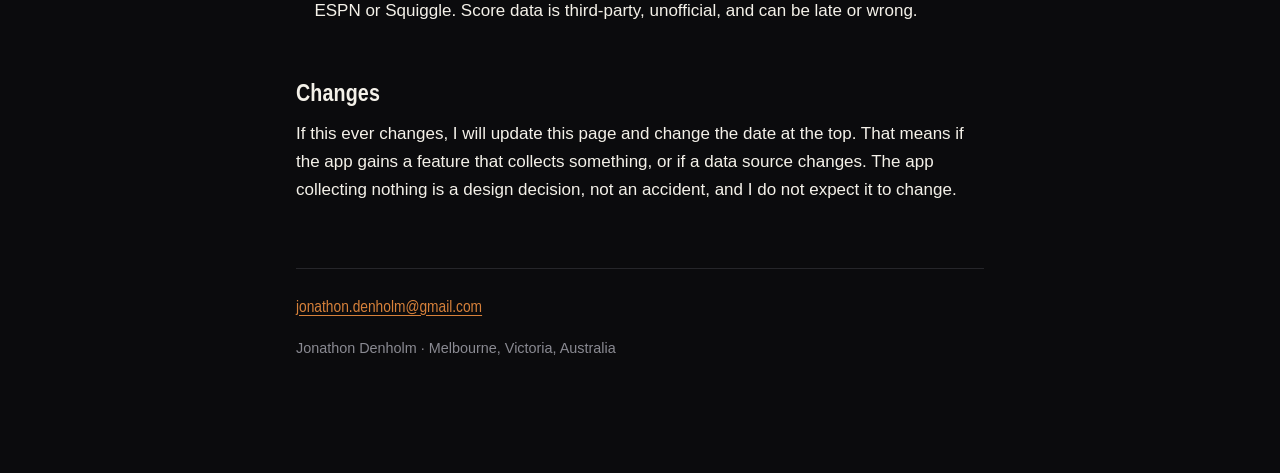
==== commit 16f29f05: "Make the privacy policy true again: five permissions, five hosts Two claims did not survive being ch" ====
--- a/privacy.html
+++ b/privacy.html
@@ -6,6 +6,8 @@
 <title>Privacy Policy: Footy Scores</title>
 <meta name="description" content="Privacy policy for Footy Scores for Wear and Footy Scores for Watch. Neither app collects anything. This page is specific about the few things that do leave the watch.">
 <meta name="robots" content="noindex, nofollow">
+<meta name="theme-color" content="#0B0B0D">
+<meta name="color-scheme" content="dark">
 <style>
 /* ------------------------------------------------------------------------------
    Palette: docs/store/BRAND.md. A football ground after dark.
@@ -13,6 +15,10 @@
    Leather deep, Slate and Posts ghost fail AA and are NEVER allowed to carry words.
    ------------------------------------------------------------------------------ */
 :root {
+  /* Declared so the browser knows the darkening is already done — without it Chrome's Auto Dark
+     Theme on Android runs its own filter over a page that is already dark. See styles.css. */
+  color-scheme: dark;
+
   --night:        #0B0B0D;
   --coal:         #17171A;
   --coal-light:   #222226;
@@ -225,7 +231,7 @@
     </div>
   </header>
 
-  <p class="updated">Last updated 11 August 2026 &middot; Jonathon Denholm, Melbourne, Australia</p>
+  <p class="updated">Last updated 22 August 2026 &middot; Jonathon Denholm, Melbourne, Australia</p>
 
   <div class="card">
     <h2 style="margin-top:0">The short version</h2>
@@ -261,7 +267,7 @@
   </div>
 
   <h2>What leaves the watch</h2>
-  <p>To show scores, the app makes requests to four places, all over HTTPS.</p>
+  <p>To show scores, the app makes requests to five places, all over HTTPS.</p>
 
   <div class="scroll">
   <table>
@@ -286,6 +292,13 @@
         <td>Your watch's IP address, the time, and the address of the page requested</td>
       </tr>
       <tr>
+        <th scope="row">AFL<br><code>api.afl.com.au</code></th>
+        <td>Live scores for women's matches, which the address above does not carry until the
+        final siren. The app first asks this host for a short-lived access token, then uses it to
+        read the round being watched</td>
+        <td>Your watch's IP address, the time, and the address of the page requested</td>
+      </tr>
+      <tr>
         <th scope="row">GitHub Pages<br><code>footyscore.app</code></th>
         <td>A small settings file, which lets me change how often the app refreshes, or switch a
         broken data source off, without shipping an update</td>
@@ -341,9 +354,12 @@
   <h2>What the app cannot do</h2>
   <p>Worth stating plainly, because these are the things people reasonably worry about on a
   device worn against the skin.</p>
-  <p>On Wear OS the app asks for exactly three permissions that reach anything: internet access,
-  the ability to check whether the watch is online, and Google Play billing. On Apple Watch it
-  asks for none at all beyond making network requests and buying the unlock.</p>
+  <p>On Wear OS the app declares five permissions: internet access; the ability to read which
+  network the watch is on, and to ask the platform for the watch's own wi-fi when the phone has
+  walked out of range; Google Play billing; and permission to post a notification, which is how a
+  goal alert reaches your wrist. That last one is asked for at the moment you switch alerts on,
+  and it lets the app <em>send</em> you a notification. It does not let it read yours. On Apple
+  Watch the app asks for none at all beyond making network requests and buying the unlock.</p>
   <p>It therefore has no ability to read any of the following.</p>
   <ul class="cannot">
     <li>Location</li>
@@ -353,14 +369,14 @@
     <li>Contacts</li>
     <li>Calendar</li>
     <li>Messages</li>
-    <li>Notifications</li>
+    <li>Notifications sent to you by anything else</li>
     <li>Call history</li>
     <li>Photos and files</li>
     <li>Microphone</li>
     <li>Camera</li>
   </ul>
   <p>It has no access to anything else on the watch, or to your phone.</p>
-  <p style="color:var(--stone);font-size:0.9rem">On Wear OS a fourth entry appears in the app's technical
+  <p style="color:var(--stone);font-size:0.9rem">On Wear OS a sixth entry appears in the app's technical
   manifest, <code>DYNAMIC_RECEIVER_NOT_EXPORTED_PERMISSION</code>. It is added automatically by
   Android's own support libraries, it is a permission the app defines <em>for itself</em> so that
   other apps cannot reach one of its internal components, and it grants access to nothing.</p>
